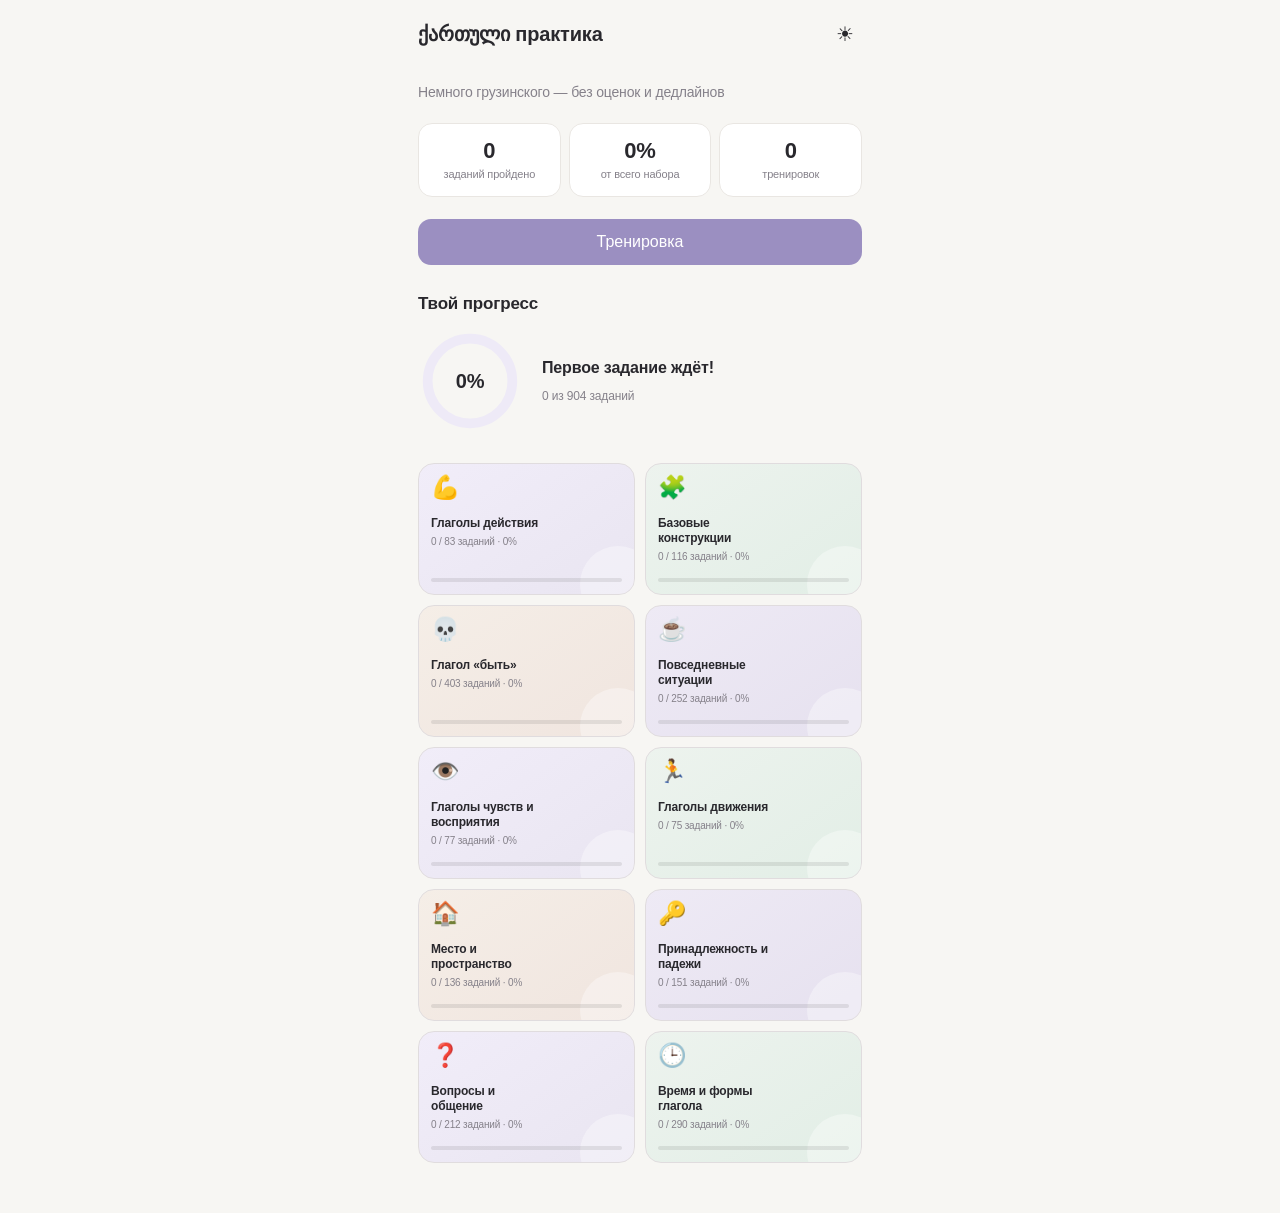
==== index.html @ c4bcba7f "Clean before deploy" ====
<!doctype html>
<html lang="ru" data-version="dev">
<head>
  <meta charset="utf-8">
  <meta name="viewport" content="width=device-width,initial-scale=1,viewport-fit=cover">
  <meta name="theme-color" content="#f7f6f3">
  <title>ქართული — практика</title>
  <link rel="stylesheet" href="style.css">
</head>
<body>
  <main class="app" id="app" aria-live="polite"></main>
  <script src="app.js"></script>
</body>
</html>
---- style.css ----
:root {
  --bg: #f7f6f3;
  --card: #fff;
  --text: #29282d;
  --muted: #85818a;
  --line: #e9e6e2;
  --accent: #9b8fc1;
  --accent-strong: #8778b3;
  --accent2: #eeeaf7;
  --good: #769b80;
  --bad: #b78383;
  --soft: #f0efed;
  --shadow: 0 6px 24px rgba(48, 42, 58, .055);
}

body.dark {
  --bg: #18191c;
  --card: #222327;
  --text: #eeeef0;
  --muted: #9d9ca3;
  --line: #323338;
  --accent: #aaa0ca;
  --accent-strong: #bbb0dc;
  --accent2: #302d3b;
  --good: #8eaf97;
  --bad: #c39393;
  --soft: #292a2f;
  --shadow: none;
}

* { box-sizing: border-box; }
html { background: var(--bg); }
body {
  margin: 0;
  min-width: 320px;
  background: var(--bg);
  color: var(--text);
  font-family: -apple-system, BlinkMacSystemFont, "Segoe UI", Roboto, "Noto Sans Georgian", "Noto Sans", sans-serif;
  font-weight: 400;
  letter-spacing: -.01em;
}
button, input, textarea { font: inherit; }
button { cursor: pointer; -webkit-tap-highlight-color: transparent; }
button:disabled { cursor: default; opacity: .45; }
.app {
  width: min(100%, 480px);
  min-height: 100dvh;
  margin: auto;
  padding: 0 18px 42px;
}
.exercise-screen { padding-bottom: 142px; }
.fade-in { animation: fade-in .24s ease both; }
.slide-in { animation: slide-in .27s cubic-bezier(.2,.8,.2,1) both; }
@keyframes fade-in { from { opacity: .35; } to { opacity: 1; } }
@keyframes slide-in { from { opacity: .7; transform: translateX(16px); } to { opacity: 1; transform: none; } }
@media (prefers-reduced-motion: reduce) {
  *, *::before, *::after { animation-duration: .01ms !important; transition-duration: .01ms !important; }
}

header {
  height: 68px;
  display: flex;
  align-items: center;
  justify-content: space-between;
  gap: 10px;
}
.logo { font-size: 20px; font-weight: 600; }
.header-title { flex: 1; font-weight: 600; font-size: 16px; }
.icon-button, .back-button {
  border: 0;
  background: transparent;
  color: var(--text);
  padding: 8px;
  display: grid;
  place-items: center;
}
.icon-button { font-size: 20px; }
.back-button { padding-left: 0; font-size: 24px; }
.icon { width: 20px; height: 20px; fill: none; stroke: currentColor; stroke-width: 1.8; stroke-linecap: round; stroke-linejoin: round; }

h1 { margin: 10px 0 7px; font-size: 26px; line-height: 1.2; letter-spacing: -.03em; }
h2 { margin: 28px 0 11px; font-size: 17px; line-height: 1.25; }
p { line-height: 1.5; }
.lead, .muted { color: var(--muted); font-size: 14px; }
.small { color: var(--muted); font-size: 12px; }
.section-label { margin: 24px 0 5px; font-size: 14px; font-weight: 600; }
.section-help { color: var(--muted); font-size: 12px; margin-bottom: 10px; }

.card {
  background: var(--card);
  border: 1px solid var(--line);
  border-radius: 17px;
  padding: 16px;
  margin: 11px 0;
  box-shadow: var(--shadow);
}
.card-button { width: 100%; color: inherit; text-align: left; }
.card-button:active, .primary:active, .secondary:active, .step-button:active { transform: scale(.992); }
.paused-card { border-color: color-mix(in srgb, var(--accent) 45%, var(--line)); background: color-mix(in srgb, var(--accent2) 45%, var(--card)); }
.paused-title { font-weight: 600; margin-bottom: 5px; }
.progress-line { display: flex; align-items: center; gap: 10px; margin-top: 12px; }
.progress-track { height: 4px; flex: 1; overflow: hidden; border-radius: 99px; background: var(--line); }
.progress-track i { display: block; height: 100%; border-radius: inherit; background: var(--accent); transition: width .25s ease; }
.progress-number { min-width: 39px; text-align: right; color: var(--muted); font-size: 12px; }

.progress-overview { display: flex; gap: 8px; margin: 20px 0 10px; }
.progress-widget { padding: 0; border: 0; background: transparent; box-shadow: none; }
.progress-widget .progress-overview { min-height: 112px; margin: 0; align-items: center; gap: 20px; }
.progress-ring { width: 104px; height: 104px; position: relative; display: grid; place-items: center; flex: none; }
.progress-ring svg { position: absolute; inset: 0; transform: rotate(-90deg); }
.progress-ring circle { fill: none; stroke-width: 8; }
.progress-ring .ring-track { stroke: var(--accent2); }
.progress-ring .ring-fill { stroke: var(--accent); stroke-linecap: round; stroke-dasharray: 220; transition: stroke-dashoffset .35s ease; }
.progress-ring b { font-size: 20px; }
.progress-copy { flex: 1; }
.progress-copy strong { display: block; margin-bottom: 7px; font-size: 16px; line-height: 1.35; }
.progress-copy span { color: var(--muted); font-size: 12px; line-height: 1.4; }
.progress-islands {
  display: grid;
  grid-template-columns: repeat(2, minmax(0, 1fr));
  gap: 10px;
  margin: 24px 0 0;
  padding: 2px 0 8px;
}
.progress-island {
  position: relative;
  min-width: 0;
  min-height: 132px;
  display: flex;
  flex-direction: column;
  align-items: flex-start;
  padding: 12px;
  overflow: hidden;
  border: 1px solid color-mix(in srgb, var(--accent) 12%, var(--line));
  border-radius: 16px;
  background: linear-gradient(145deg, #f1edf9, #e9e5f1);
}
.progress-island:nth-child(4n + 2) { background: linear-gradient(145deg, #edf3ee, #e2eee6); }
.progress-island:nth-child(4n + 3) { background: linear-gradient(145deg, #f5eee7, #f0e5df); }
.progress-island:nth-child(4n + 4) { background: linear-gradient(145deg, #eeeaf5, #e6e1ef); }

.progress-island::after {
  content: "";
  position: absolute;
  right: -22px;
  bottom: -28px;
  width: 76px;
  height: 76px;
  border-radius: 50%;
  background: rgba(255, 255, 255, .34);
}
.progress-island-icon { position: relative; z-index: 1; color: var(--accent-strong); font-size: 23px; line-height: 1; }
.progress-island strong { position: relative; z-index: 1; max-width: 112px; margin-top: 17px; font-size: 12px; line-height: 1.25; }
.progress-island small { position: relative; z-index: 1; margin-top: 5px; color: var(--muted); font-size: 10px; line-height: 1.25; }
.progress-island-track { position: relative; z-index: 1; width: 100%; height: 4px; margin-top: auto; overflow: hidden; border-radius: 99px; background: rgba(41, 40, 45, .1); }
.progress-island-track b { display: block; height: 100%; border-radius: inherit; background: var(--accent); transition: width .25s ease; }

.stat { flex: 1; padding: 14px 8px; text-align: center; background: var(--card); border: 1px solid var(--line); border-radius: 14px; }
.stat b { display: block; font-size: 22px; font-weight: 600; }
.stat small { display: block; margin-top: 4px; color: var(--muted); font-size: 11px; line-height: 1.25; }
.cta { border-color: color-mix(in srgb, var(--accent) 55%, var(--line)); background: var(--accent2); }
.cta strong { display: block; font-size: 14px; line-height: 1.4; }
.cta p { margin: 7px 0 0; color: var(--muted); font-size: 13px; }

.primary, .secondary {
  width: 100%;
  border-radius: 13px;
  padding: 14px;
  border: 0;
  margin-top: 12px;
  transition: transform .16s ease, background .16s ease;
}
.primary { background: var(--accent); color: #fff; }
.primary:hover { background: var(--accent-strong); }
.secondary { background: var(--soft); color: var(--text); }
.text-button { border: 0; background: transparent; color: var(--accent-strong); padding: 9px 0; }

.topic-cloud { display: flex; flex-wrap: wrap; gap: 7px; margin: 9px 0 26px; }
.topic-chip {
  display: inline-flex;
  align-items: center;
  gap: 6px;
  min-height: 36px;
  padding: 7px 10px;
  border: 1px solid var(--line);
  border-radius: 11px;
  background: var(--card);
  color: var(--text);
  font-size: 13px;
  transition: .18s ease;
}
.topic-chip.selected { border-color: var(--accent); background: var(--accent2); color: var(--accent-strong); }
.topic-chip .check { display: none; }
.topic-chip.selected .check { display: inline; }
.quantity-panel { padding: 12px; border: 1px solid color-mix(in srgb, var(--accent) 18%, var(--line)); border-radius: 17px; background: var(--accent2); }
.stepper { display: grid; grid-template-columns: 46px 1fr 46px; align-items: center; }
.step-button { width: 46px; height: 46px; border: 0; border-radius: 50%; background: var(--card); color: var(--text); box-shadow: 0 1px 4px rgba(40, 35, 50, .05); font-size: 23px; transition: transform .16s ease; }
.step-value { text-align: center; font-size: 30px; font-weight: 550; }
.presets { display: grid; grid-template-columns: repeat(4, 1fr); gap: 7px; margin-top: 11px; }
.preset { border: 0; border-radius: 9px; padding: 8px 4px; background: color-mix(in srgb, var(--card) 58%, transparent); color: var(--muted); font-size: 12px; }
.preset.selected { color: var(--accent-strong); background: var(--card); box-shadow: 0 1px 4px rgba(40, 35, 50, .05); }

.training-top { display: flex; align-items: center; gap: 10px; margin-top: 3px; }
.training-top span { color: var(--muted); font-size: 13px; white-space: nowrap; }
.exercise-topic { margin-top: 24px; color: var(--muted); font-size: 12px; }
.task-instruction { margin-top: 13px; color: var(--muted); font-size: 14px; line-height: 1.4; }
.question { margin: 12px 0 20px; font-size: 25px; line-height: 1.36; }
.field-label { display: block; margin: 16px 0 7px; color: var(--muted); font-size: 13px; }
textarea {
  display: block;
  width: 100%;
  min-height: 104px;
  resize: vertical;
  padding: 13px;
  border: 1px solid var(--line);
  border-radius: 13px;
  outline: none;
  background: var(--card);
  color: var(--text);
  font-size: 16px;
  line-height: 1.5;
  transition: border-color .18s ease, box-shadow .18s ease;
}
textarea:focus { border-color: var(--accent); box-shadow: 0 0 0 3px color-mix(in srgb, var(--accent) 14%, transparent); }
.autosave-note { margin-top: 7px; color: var(--muted); font-size: 11px; }
.answer-panel { margin-top: 15px; padding: 14px; border: 1px solid transparent; border-radius: 13px; background: var(--accent2); animation: answer-in .28s cubic-bezier(.2,.8,.2,1) both; }
.answer-panel.answer-correct { border-color: color-mix(in srgb, var(--good) 38%, var(--line)); background: color-mix(in srgb, var(--good) 14%, var(--card)); animation: answer-in .28s cubic-bezier(.2,.8,.2,1) both, answer-correct .7s ease-out .1s both; }
.answer-panel.answer-incorrect { border-color: color-mix(in srgb, var(--bad) 38%, var(--line)); background: color-mix(in srgb, var(--bad) 12%, var(--card)); animation: answer-in .28s cubic-bezier(.2,.8,.2,1) both, answer-incorrect .7s ease-out .1s both; }
@keyframes answer-in { from { opacity: 0; transform: translateY(8px); } to { opacity: 1; transform: none; } }
@keyframes answer-correct { 0% { box-shadow: 0 0 0 0 color-mix(in srgb, var(--good) 0%, transparent); } 45% { box-shadow: 0 0 0 5px color-mix(in srgb, var(--good) 15%, transparent); } 100% { box-shadow: 0 0 0 0 color-mix(in srgb, var(--good) 0%, transparent); } }
@keyframes answer-incorrect { 0% { box-shadow: 0 0 0 0 color-mix(in srgb, var(--bad) 0%, transparent); } 45% { box-shadow: 0 0 0 5px color-mix(in srgb, var(--bad) 13%, transparent); } 100% { box-shadow: 0 0 0 0 color-mix(in srgb, var(--bad) 0%, transparent); } }
.answer-label { margin-bottom: 7px; color: var(--muted); font-size: 11px; }
.answer { font-family: "Noto Sans Georgian", sans-serif; font-size: 19px; line-height: 1.5; }
.answer + .answer { margin-top: 9px; padding-top: 9px; border-top: 1px solid color-mix(in srgb, var(--accent) 20%, transparent); }
.exercise-actions {
  position: fixed;
  z-index: 10;
  left: 50%;
  bottom: 0;
  width: min(480px, 100%);
  display: grid;
  gap: 8px;
  padding: 10px 18px calc(10px + env(safe-area-inset-bottom));
  transform: translateX(-50%);
  border-top: 1px solid var(--line);
  background: color-mix(in srgb, var(--bg) 94%, transparent);
  backdrop-filter: blur(12px);
}
.exercise-actions .primary { margin-top: 0; }
.result-button { min-height: 52px; padding: 9px; border: 1px solid var(--line); border-radius: 13px; background: var(--card); color: var(--text); font-size: 13px; line-height: 1.25; }
.exercise-actions .result-button { width: 100%; }
.result-button.good { border-color: color-mix(in srgb, var(--good) 50%, var(--line)); }
.result-button.needs { border-color: color-mix(in srgb, var(--bad) 50%, var(--line)); }
.result-button:hover { background: var(--soft); }

.completion { padding-top: 34px; text-align: center; }
.big-check { width: 78px; height: 78px; display: grid; place-items: center; margin: 20px auto; border-radius: 50%; background: var(--accent2); color: var(--accent); font-size: 38px; }
.completion h1 { margin-top: 0; }
.completion .stats { text-align: center; }
.error { margin-top: 30px; padding: 18px; border: 1px solid color-mix(in srgb, var(--bad) 45%, var(--line)); border-radius: 15px; background: color-mix(in srgb, var(--bad) 8%, var(--card)); }
.empty { padding: 50px 20px; text-align: center; color: var(--muted); }
.loading-screen { min-height: 100dvh; display: flex; flex-direction: column; align-items: center; justify-content: center; color: var(--muted); text-align: center; }
.georgian-loader { display: flex; gap: 2px; min-height: 64px; align-items: center; color: var(--accent); font-family: "Noto Sans Georgian", sans-serif; font-size: 38px; font-weight: 600; letter-spacing: -.08em; }
.georgian-loader span { display: inline-block; animation: georgian-letter 1.5s cubic-bezier(.45,0,.35,1) infinite; }
.georgian-loader span:nth-child(2) { animation-delay: .08s; }
.georgian-loader span:nth-child(3) { animation-delay: .16s; }
.georgian-loader span:nth-child(4) { animation-delay: .24s; }
.georgian-loader span:nth-child(5) { animation-delay: .32s; }
.georgian-loader span:nth-child(6) { animation-delay: .40s; }
.georgian-loader span:nth-child(7) { animation-delay: .48s; }
@keyframes georgian-letter { 0%, 100% { opacity: .34; transform: translateY(5px) scale(.94); color: var(--muted); } 35% { opacity: 1; transform: translateY(-5px) scale(1.06); color: var(--accent); } 62% { opacity: .76; transform: translateY(0) scale(1); } }
.loading-title { margin-top: 16px; color: var(--text); font-size: 15px; font-weight: 600; }
.loading-subtitle { margin-top: 5px; color: var(--muted); font-size: 12px; }
.loading-track { width: 128px; height: 3px; margin-top: 22px; overflow: hidden; border-radius: 99px; background: var(--accent2); }
.loading-track i { display: block; width: 42%; height: 100%; border-radius: inherit; background: var(--accent); animation: loading-track 1.25s ease-in-out infinite; }
@keyframes loading-track { 0% { transform: translateX(-120%); } 50%, 70% { transform: translateX(150%); } 100% { transform: translateX(280%); } }

@media (max-width: 360px) {
  .app { padding-left: 14px; padding-right: 14px; }
  h1 { font-size: 24px; }
  .question { font-size: 23px; }
}
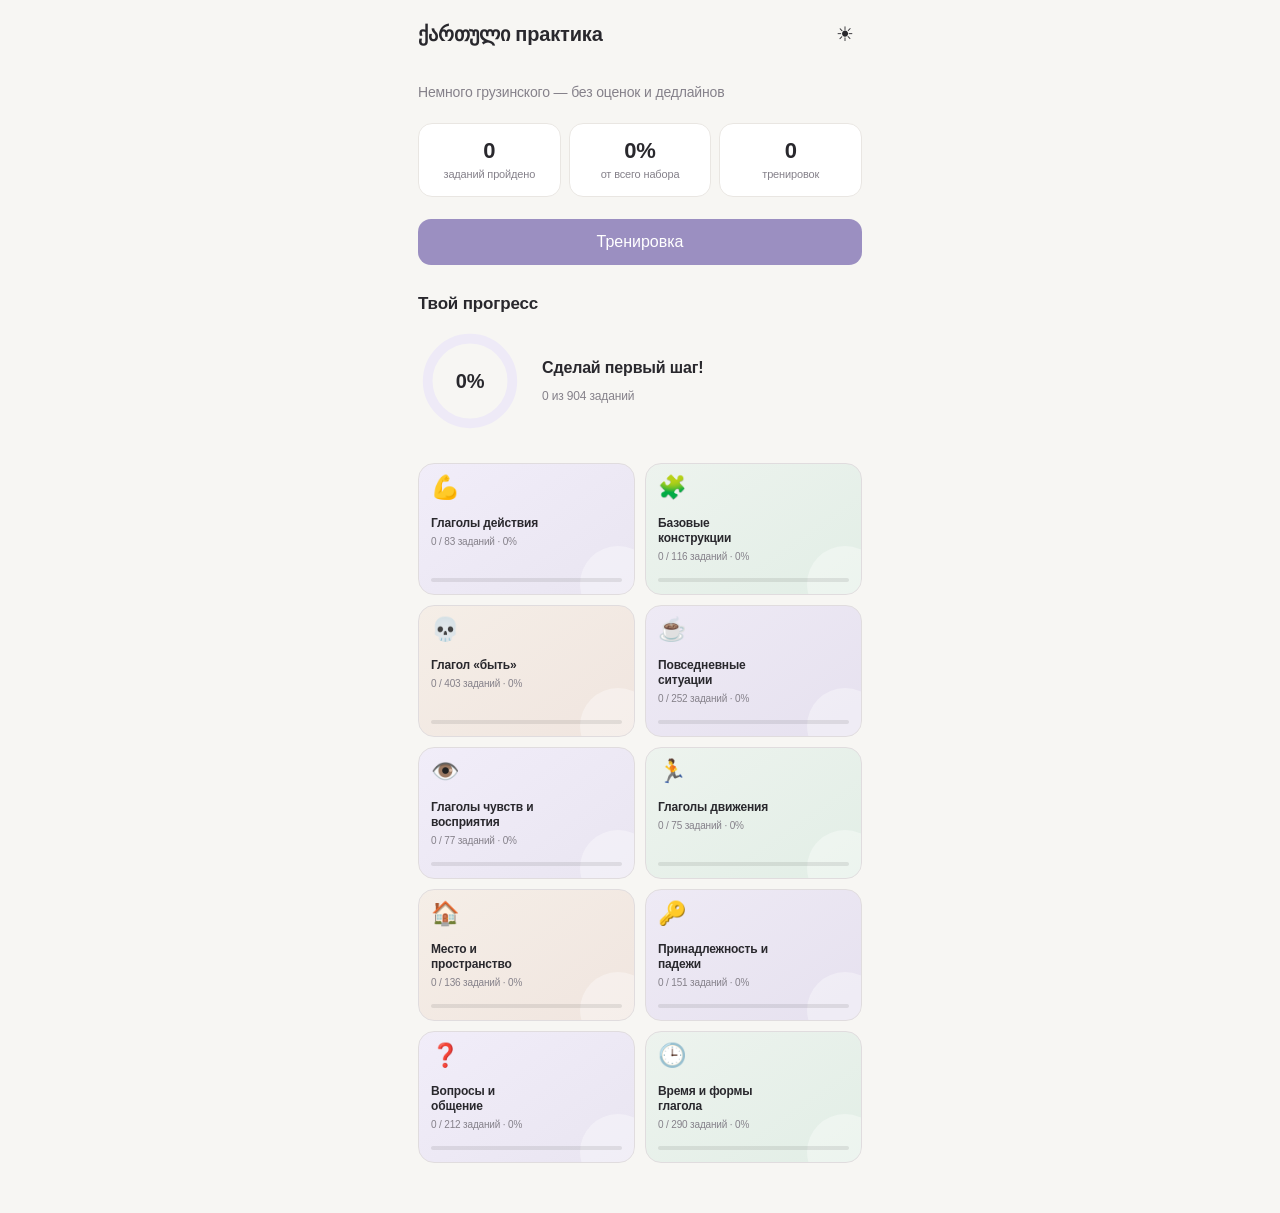
==== commit e8f488de: "Add non-caching for static" ====
--- a/index.html
+++ b/index.html
@@ -1,14 +1,14 @@
 <!doctype html>
-<html lang="ru" data-version="dev">
+<html lang="ru" data-version="asset-hash">
 <head>
   <meta charset="utf-8">
   <meta name="viewport" content="width=device-width,initial-scale=1,viewport-fit=cover">
   <meta name="theme-color" content="#f7f6f3">
   <title>ქართული — практика</title>
-  <link rel="stylesheet" href="style.css">
+  <link rel="stylesheet" href="style.04146bbd.css">
 </head>
 <body>
   <main class="app" id="app" aria-live="polite"></main>
-  <script src="app.js"></script>
+  <script src="app.6b173b82.js"></script>
 </body>
 </html>
--- a/style.04146bbd.css
+++ b/style.04146bbd.css
@@ -0,0 +1,287 @@
+:root {
+  --bg: #f7f6f3;
+  --card: #fff;
+  --text: #29282d;
+  --muted: #85818a;
+  --line: #e9e6e2;
+  --accent: #9b8fc1;
+  --accent-strong: #8778b3;
+  --accent2: #eeeaf7;
+  --good: #769b80;
+  --bad: #b78383;
+  --soft: #f0efed;
+  --shadow: 0 6px 24px rgba(48, 42, 58, .055);
+}
+
+body.dark {
+  --bg: #18191c;
+  --card: #222327;
+  --text: #eeeef0;
+  --muted: #9d9ca3;
+  --line: #323338;
+  --accent: #aaa0ca;
+  --accent-strong: #bbb0dc;
+  --accent2: #302d3b;
+  --good: #8eaf97;
+  --bad: #c39393;
+  --soft: #292a2f;
+  --shadow: none;
+}
+
+* { box-sizing: border-box; }
+html { background: var(--bg); }
+body {
+  margin: 0;
+  min-width: 320px;
+  background: var(--bg);
+  color: var(--text);
+  font-family: -apple-system, BlinkMacSystemFont, "Segoe UI", Roboto, "Noto Sans Georgian", "Noto Sans", sans-serif;
+  font-weight: 400;
+  letter-spacing: -.01em;
+}
+button, input, textarea { font: inherit; }
+button { cursor: pointer; -webkit-tap-highlight-color: transparent; }
+button:disabled { cursor: default; opacity: .45; }
+.app {
+  width: min(100%, 480px);
+  min-height: 100dvh;
+  margin: auto;
+  padding: 0 18px 42px;
+}
+.exercise-screen { padding-bottom: 142px; }
+.fade-in { animation: fade-in .24s ease both; }
+.slide-in { animation: slide-in .27s cubic-bezier(.2,.8,.2,1) both; }
+@keyframes fade-in { from { opacity: .35; } to { opacity: 1; } }
+@keyframes slide-in { from { opacity: .7; transform: translateX(16px); } to { opacity: 1; transform: none; } }
+@media (prefers-reduced-motion: reduce) {
+  *, *::before, *::after { animation-duration: .01ms !important; transition-duration: .01ms !important; }
+}
+
+header {
+  height: 68px;
+  display: flex;
+  align-items: center;
+  justify-content: space-between;
+  gap: 10px;
+}
+.logo { font-size: 20px; font-weight: 600; }
+.header-title { flex: 1; font-weight: 600; font-size: 16px; }
+.icon-button, .back-button {
+  border: 0;
+  background: transparent;
+  color: var(--text);
+  padding: 8px;
+  display: grid;
+  place-items: center;
+}
+.icon-button { font-size: 20px; }
+.back-button { padding-left: 0; font-size: 24px; }
+.icon { width: 20px; height: 20px; fill: none; stroke: currentColor; stroke-width: 1.8; stroke-linecap: round; stroke-linejoin: round; }
+
+h1 { margin: 10px 0 7px; font-size: 26px; line-height: 1.2; letter-spacing: -.03em; }
+h2 { margin: 28px 0 11px; font-size: 17px; line-height: 1.25; }
+p { line-height: 1.5; }
+.lead, .muted { color: var(--muted); font-size: 14px; }
+.small { color: var(--muted); font-size: 12px; }
+.section-label { margin: 24px 0 5px; font-size: 14px; font-weight: 600; }
+.section-help { color: var(--muted); font-size: 12px; margin-bottom: 10px; }
+
+.card {
+  background: var(--card);
+  border: 1px solid var(--line);
+  border-radius: 17px;
+  padding: 16px;
+  margin: 11px 0;
+  box-shadow: var(--shadow);
+}
+.card-button { width: 100%; color: inherit; text-align: left; }
+.card-button:active, .primary:active, .secondary:active, .step-button:active { transform: scale(.992); }
+.paused-card { border-color: color-mix(in srgb, var(--accent) 45%, var(--line)); background: color-mix(in srgb, var(--accent2) 45%, var(--card)); }
+.paused-title { font-weight: 600; margin-bottom: 5px; }
+.progress-line { display: flex; align-items: center; gap: 10px; margin-top: 12px; }
+.progress-track { height: 4px; flex: 1; overflow: hidden; border-radius: 99px; background: var(--line); }
+.progress-track i { display: block; height: 100%; border-radius: inherit; background: var(--accent); transition: width .25s ease; }
+.progress-number { min-width: 39px; text-align: right; color: var(--muted); font-size: 12px; }
+
+.progress-overview { display: flex; gap: 8px; margin: 20px 0 10px; }
+.progress-widget { padding: 0; border: 0; background: transparent; box-shadow: none; }
+.progress-widget .progress-overview { min-height: 112px; margin: 0; align-items: center; gap: 20px; }
+.progress-ring { width: 104px; height: 104px; position: relative; display: grid; place-items: center; flex: none; }
+.progress-ring svg { position: absolute; inset: 0; transform: rotate(-90deg); }
+.progress-ring circle { fill: none; stroke-width: 8; }
+.progress-ring .ring-track { stroke: var(--accent2); }
+.progress-ring .ring-fill { stroke: var(--accent); stroke-linecap: round; stroke-dasharray: 220; transition: stroke-dashoffset .35s ease; }
+.progress-ring b { font-size: 20px; }
+.progress-copy { flex: 1; }
+.progress-copy strong { display: block; margin-bottom: 7px; font-size: 16px; line-height: 1.35; }
+.progress-copy span { color: var(--muted); font-size: 12px; line-height: 1.4; }
+.progress-islands {
+  display: grid;
+  grid-template-columns: repeat(2, minmax(0, 1fr));
+  gap: 10px;
+  margin: 24px 0 0;
+  padding: 2px 0 8px;
+}
+.progress-island {
+  position: relative;
+  min-width: 0;
+  min-height: 132px;
+  display: flex;
+  flex-direction: column;
+  align-items: flex-start;
+  padding: 12px;
+  overflow: hidden;
+  border: 1px solid color-mix(in srgb, var(--accent) 12%, var(--line));
+  border-radius: 16px;
+  background: linear-gradient(145deg, #f1edf9, #e9e5f1);
+}
+.progress-island:nth-child(4n + 2) { background: linear-gradient(145deg, #edf3ee, #e2eee6); }
+.progress-island:nth-child(4n + 3) { background: linear-gradient(145deg, #f5eee7, #f0e5df); }
+.progress-island:nth-child(4n + 4) { background: linear-gradient(145deg, #eeeaf5, #e6e1ef); }
+body.dark .progress-island { border-color: #3a3b42; background: #2a2b31; }
+body.dark .progress-island:nth-child(4n + 2) { background: #29312e; }
+body.dark .progress-island:nth-child(4n + 3) { background: #332d2d; }
+body.dark .progress-island:nth-child(4n + 4) { background: #302d38; }
+
+.progress-island::after {
+  content: "";
+  position: absolute;
+  right: -22px;
+  bottom: -28px;
+  width: 76px;
+  height: 76px;
+  border-radius: 50%;
+  background: rgba(255, 255, 255, .34);
+}
+body.dark .progress-island::after { background: rgba(255, 255, 255, .045); }
+.progress-island-icon { position: relative; z-index: 1; color: var(--accent-strong); font-size: 23px; line-height: 1; }
+.progress-island strong { position: relative; z-index: 1; max-width: 112px; margin-top: 17px; font-size: 12px; line-height: 1.25; }
+.progress-island small { position: relative; z-index: 1; margin-top: 5px; color: var(--muted); font-size: 10px; line-height: 1.25; }
+.progress-island-track { position: relative; z-index: 1; width: 100%; height: 4px; margin-top: auto; overflow: hidden; border-radius: 99px; background: rgba(41, 40, 45, .1); }
+.progress-island-track b { display: block; height: 100%; border-radius: inherit; background: var(--accent); transition: width .25s ease; }
+
+.stat { flex: 1; padding: 14px 8px; text-align: center; background: var(--card); border: 1px solid var(--line); border-radius: 14px; }
+.stat b { display: block; font-size: 22px; font-weight: 600; }
+.stat small { display: block; margin-top: 4px; color: var(--muted); font-size: 11px; line-height: 1.25; }
+.cta { border-color: color-mix(in srgb, var(--accent) 55%, var(--line)); background: var(--accent2); }
+.cta strong { display: block; font-size: 14px; line-height: 1.4; }
+.cta p { margin: 7px 0 0; color: var(--muted); font-size: 13px; }
+
+.primary, .secondary {
+  width: 100%;
+  border-radius: 13px;
+  padding: 14px;
+  border: 0;
+  margin-top: 12px;
+  transition: transform .16s ease, background .16s ease;
+}
+.primary { background: var(--accent); color: #fff; }
+.primary:hover { background: var(--accent-strong); }
+.secondary { background: var(--soft); color: var(--text); }
+.text-button { border: 0; background: transparent; color: var(--accent-strong); padding: 9px 0; }
+
+.topic-cloud { display: flex; flex-wrap: wrap; gap: 7px; margin: 9px 0 26px; }
+.topic-chip {
+  display: inline-flex;
+  align-items: center;
+  gap: 6px;
+  min-height: 36px;
+  padding: 7px 10px;
+  border: 1px solid var(--line);
+  border-radius: 11px;
+  background: var(--card);
+  color: var(--text);
+  font-size: 13px;
+  transition: .18s ease;
+}
+.topic-chip.selected { border-color: var(--accent); background: var(--accent2); color: var(--accent-strong); }
+.topic-chip .check { display: none; }
+.topic-chip.selected .check { display: inline; }
+.quantity-panel { padding: 12px; border: 1px solid color-mix(in srgb, var(--accent) 18%, var(--line)); border-radius: 17px; background: var(--accent2); }
+.stepper { display: grid; grid-template-columns: 46px 1fr 46px; align-items: center; }
+.step-button { width: 46px; height: 46px; border: 0; border-radius: 50%; background: var(--card); color: var(--text); box-shadow: 0 1px 4px rgba(40, 35, 50, .05); font-size: 23px; transition: transform .16s ease; }
+.step-value { text-align: center; font-size: 30px; font-weight: 550; }
+.presets { display: grid; grid-template-columns: repeat(4, 1fr); gap: 7px; margin-top: 11px; }
+.preset { border: 0; border-radius: 9px; padding: 8px 4px; background: color-mix(in srgb, var(--card) 58%, transparent); color: var(--muted); font-size: 12px; }
+.preset.selected { color: var(--accent-strong); background: var(--card); box-shadow: 0 1px 4px rgba(40, 35, 50, .05); }
+
+.training-top { display: flex; align-items: center; gap: 10px; margin-top: 3px; }
+.training-top span { color: var(--muted); font-size: 13px; white-space: nowrap; }
+.exercise-topic { margin-top: 24px; color: var(--muted); font-size: 12px; }
+.task-instruction { margin-top: 13px; color: var(--muted); font-size: 14px; line-height: 1.4; }
+.question { margin: 12px 0 20px; font-size: 25px; line-height: 1.36; }
+.field-label { display: block; margin: 16px 0 7px; color: var(--muted); font-size: 13px; }
+textarea {
+  display: block;
+  width: 100%;
+  min-height: 104px;
+  resize: vertical;
+  padding: 13px;
+  border: 1px solid var(--line);
+  border-radius: 13px;
+  outline: none;
+  background: var(--card);
+  color: var(--text);
+  font-size: 16px;
+  line-height: 1.5;
+  transition: border-color .18s ease, box-shadow .18s ease;
+}
+textarea:focus { border-color: var(--accent); box-shadow: 0 0 0 3px color-mix(in srgb, var(--accent) 14%, transparent); }
+.autosave-note { margin-top: 7px; color: var(--muted); font-size: 11px; }
+.answer-panel { margin-top: 15px; padding: 14px; border: 1px solid transparent; border-radius: 13px; background: var(--accent2); animation: answer-in .28s cubic-bezier(.2,.8,.2,1) both; }
+.answer-panel.answer-correct { border-color: color-mix(in srgb, var(--good) 38%, var(--line)); background: color-mix(in srgb, var(--good) 14%, var(--card)); animation: answer-in .28s cubic-bezier(.2,.8,.2,1) both, answer-correct .7s ease-out .1s both; }
+.answer-panel.answer-incorrect { border-color: color-mix(in srgb, var(--bad) 38%, var(--line)); background: color-mix(in srgb, var(--bad) 12%, var(--card)); animation: answer-in .28s cubic-bezier(.2,.8,.2,1) both, answer-incorrect .7s ease-out .1s both; }
+@keyframes answer-in { from { opacity: 0; transform: translateY(8px); } to { opacity: 1; transform: none; } }
+@keyframes answer-correct { 0% { box-shadow: 0 0 0 0 color-mix(in srgb, var(--good) 0%, transparent); } 45% { box-shadow: 0 0 0 5px color-mix(in srgb, var(--good) 15%, transparent); } 100% { box-shadow: 0 0 0 0 color-mix(in srgb, var(--good) 0%, transparent); } }
+@keyframes answer-incorrect { 0% { box-shadow: 0 0 0 0 color-mix(in srgb, var(--bad) 0%, transparent); } 45% { box-shadow: 0 0 0 5px color-mix(in srgb, var(--bad) 13%, transparent); } 100% { box-shadow: 0 0 0 0 color-mix(in srgb, var(--bad) 0%, transparent); } }
+.answer-label { margin-bottom: 7px; color: var(--muted); font-size: 11px; }
+.answer { font-family: "Noto Sans Georgian", sans-serif; font-size: 19px; line-height: 1.5; }
+.answer + .answer { margin-top: 9px; padding-top: 9px; border-top: 1px solid color-mix(in srgb, var(--accent) 20%, transparent); }
+.exercise-actions {
+  position: fixed;
+  z-index: 10;
+  left: 50%;
+  bottom: 0;
+  width: min(480px, 100%);
+  display: grid;
+  gap: 8px;
+  padding: 10px 18px calc(10px + env(safe-area-inset-bottom));
+  transform: translateX(-50%);
+  border-top: 1px solid var(--line);
+  background: color-mix(in srgb, var(--bg) 94%, transparent);
+  backdrop-filter: blur(12px);
+}
+.exercise-actions .primary { margin-top: 0; }
+.result-button { min-height: 52px; padding: 9px; border: 1px solid var(--line); border-radius: 13px; background: var(--card); color: var(--text); font-size: 13px; line-height: 1.25; }
+.exercise-actions .result-button { width: 100%; }
+.result-button.good { border-color: color-mix(in srgb, var(--good) 50%, var(--line)); }
+.result-button.needs { border-color: color-mix(in srgb, var(--bad) 50%, var(--line)); }
+.result-button:hover { background: var(--soft); }
+
+.completion { padding-top: 34px; text-align: center; }
+.big-check { width: 78px; height: 78px; display: grid; place-items: center; margin: 20px auto; border-radius: 50%; background: var(--accent2); color: var(--accent); font-size: 38px; }
+.completion h1 { margin-top: 0; }
+.completion .stats { text-align: center; }
+.error { margin-top: 30px; padding: 18px; border: 1px solid color-mix(in srgb, var(--bad) 45%, var(--line)); border-radius: 15px; background: color-mix(in srgb, var(--bad) 8%, var(--card)); }
+.empty { padding: 50px 20px; text-align: center; color: var(--muted); }
+.loading-screen { min-height: 100dvh; display: flex; flex-direction: column; align-items: center; justify-content: center; color: var(--muted); text-align: center; }
+.georgian-loader { display: flex; gap: 2px; min-height: 64px; align-items: center; color: var(--accent); font-family: "Noto Sans Georgian", sans-serif; font-size: 38px; font-weight: 600; letter-spacing: -.08em; }
+.georgian-loader span { display: inline-block; animation: georgian-letter 1.5s cubic-bezier(.45,0,.35,1) infinite; }
+.georgian-loader span:nth-child(2) { animation-delay: .08s; }
+.georgian-loader span:nth-child(3) { animation-delay: .16s; }
+.georgian-loader span:nth-child(4) { animation-delay: .24s; }
+.georgian-loader span:nth-child(5) { animation-delay: .32s; }
+.georgian-loader span:nth-child(6) { animation-delay: .40s; }
+.georgian-loader span:nth-child(7) { animation-delay: .48s; }
+@keyframes georgian-letter { 0%, 100% { opacity: .34; transform: translateY(5px) scale(.94); color: var(--muted); } 35% { opacity: 1; transform: translateY(-5px) scale(1.06); color: var(--accent); } 62% { opacity: .76; transform: translateY(0) scale(1); } }
+.loading-title { margin-top: 16px; color: var(--text); font-size: 15px; font-weight: 600; }
+.loading-subtitle { margin-top: 5px; color: var(--muted); font-size: 12px; }
+.loading-track { width: 128px; height: 3px; margin-top: 22px; overflow: hidden; border-radius: 99px; background: var(--accent2); }
+.loading-track i { display: block; width: 42%; height: 100%; border-radius: inherit; background: var(--accent); animation: loading-track 1.25s ease-in-out infinite; }
+@keyframes loading-track { 0% { transform: translateX(-120%); } 50%, 70% { transform: translateX(150%); } 100% { transform: translateX(280%); } }
+
+@media (max-width: 360px) {
+  .app { padding-left: 14px; padding-right: 14px; }
+  h1 { font-size: 24px; }
+  .question { font-size: 23px; }
+}
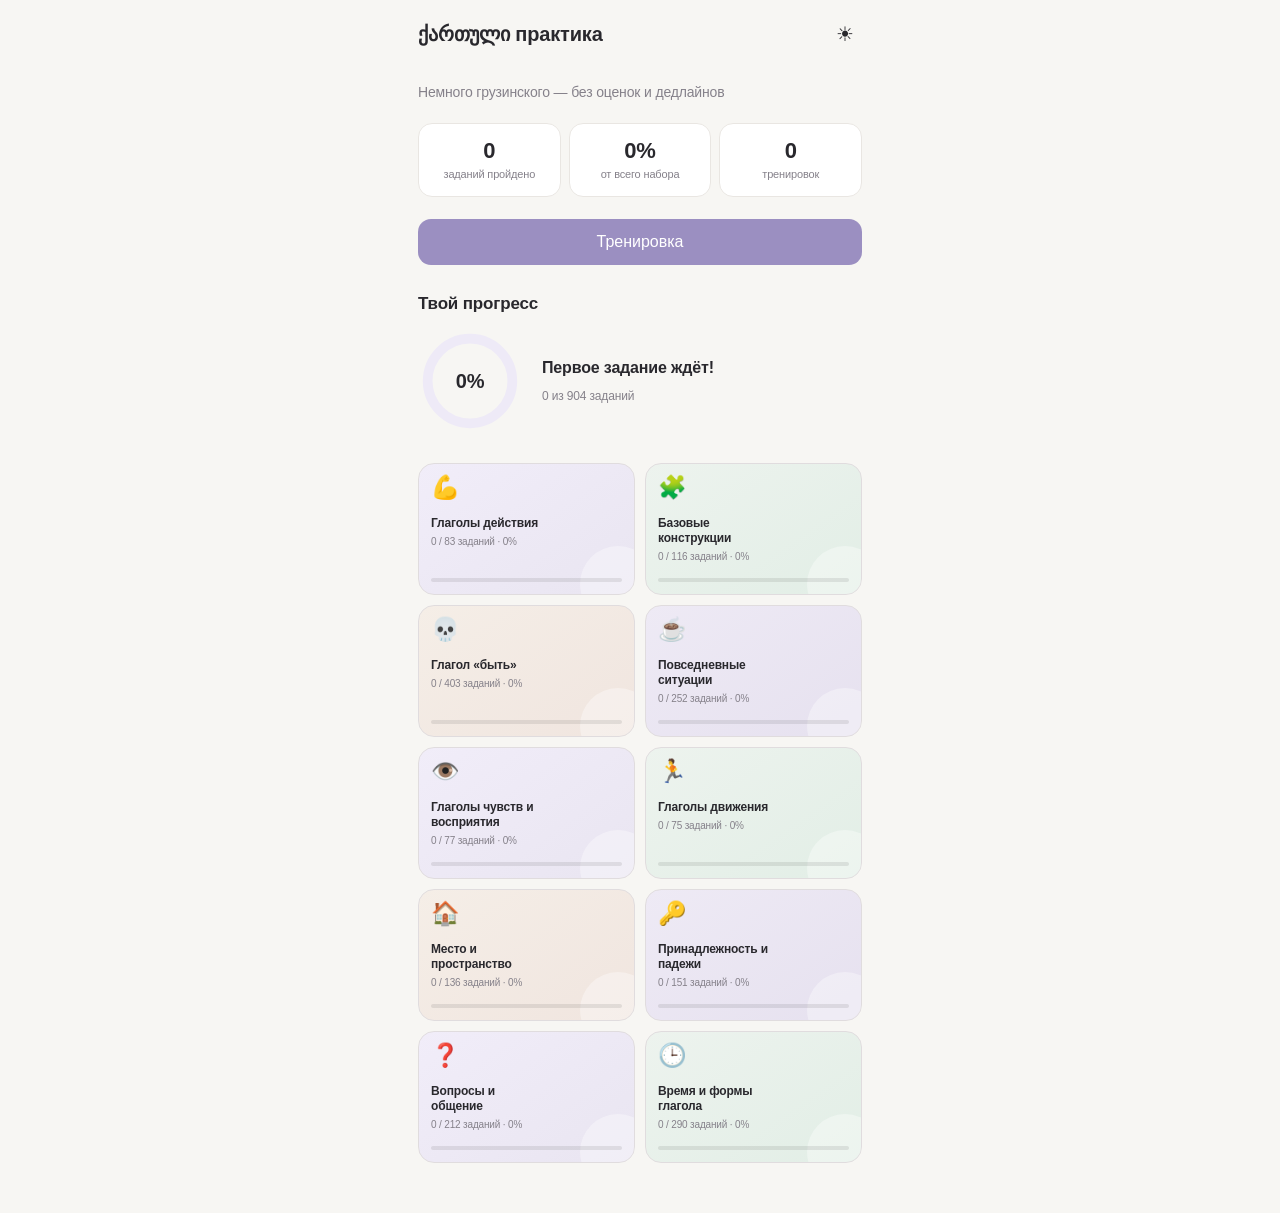
==== commit b0e61182: "Added difficulty" ====
--- a/index.html
+++ b/index.html
@@ -1,6 +1,19 @@
 <!doctype html>
 <html lang="ru" data-version="asset-hash">
 <head>
+  <!-- Yandex.Metrika counter -->
+  <script type="text/javascript">
+      (function(m,e,t,r,i,k,a){
+          m[i]=m[i]||function(){(m[i].a=m[i].a||[]).push(arguments)};
+          m[i].l=1*new Date();
+          for (var j = 0; j < document.scripts.length; j++) {if (document.scripts[j].src === r) { return; }}
+          k=e.createElement(t),a=e.getElementsByTagName(t)[0],k.async=1,k.src=r,a.parentNode.insertBefore(k,a)
+      })(window, document,"script","https://mc.yandex.ru/metrika/tag.js?id=112838302", "ym");
+
+      ym(112838302, "init", {ssr:true, webvisor:true, clickmap:true, ecommerce:"dataLayer", referrer: document.referrer, url: location.href, accurateTrackBounce:true, trackLinks:true});
+  </script>
+  <noscript><div><img src="https://mc.yandex.ru/watch/112838302" style="position:absolute; left:-9999px;" alt="" /></div></noscript>
+  <!-- /Yandex.Metrika counter -->
   <meta charset="utf-8">
   <meta name="viewport" content="width=device-width,initial-scale=1,viewport-fit=cover">
   <meta name="theme-color" content="#f7f6f3">
--- a/style.04146bbd.css
+++ b/style.04146bbd.css
@@ -204,6 +204,18 @@
 .presets { display: grid; grid-template-columns: repeat(4, 1fr); gap: 7px; margin-top: 11px; }
 .preset { border: 0; border-radius: 9px; padding: 8px 4px; background: color-mix(in srgb, var(--card) 58%, transparent); color: var(--muted); font-size: 12px; }
 .preset.selected { color: var(--accent-strong); background: var(--card); box-shadow: 0 1px 4px rgba(40, 35, 50, .05); }
+.difficulty-panel { padding: 14px 14px 11px; border: 1px solid color-mix(in srgb, var(--accent) 18%, var(--line)); border-radius: 17px; background: var(--accent2); }
+.difficulty-heading { display: grid; grid-template-columns: 1fr auto 1fr; align-items: center; gap: 8px; color: var(--muted); font-size: 12px; }
+.difficulty-heading strong { color: var(--accent-strong); font-size: 12px; font-weight: 600; text-align: center; }
+.difficulty-heading span:last-child { text-align: right; }
+.difficulty-slider { display: block; width: 100%; height: 24px; margin: 9px 0 1px; appearance: none; background: transparent; cursor: grab; }
+.difficulty-slider:active { cursor: grabbing; }
+.difficulty-slider::-webkit-slider-runnable-track { height: 4px; border-radius: 99px; background: color-mix(in srgb, var(--accent) 28%, var(--line)); }
+.difficulty-slider::-webkit-slider-thumb { width: 20px; height: 20px; margin-top: -8px; appearance: none; border: 3px solid var(--card); border-radius: 50%; background: var(--accent-strong); box-shadow: 0 1px 5px rgba(40, 35, 50, .2); }
+.difficulty-slider::-moz-range-track { height: 4px; border-radius: 99px; background: color-mix(in srgb, var(--accent) 28%, var(--line)); }
+.difficulty-slider::-moz-range-thumb { width: 14px; height: 14px; border: 3px solid var(--card); border-radius: 50%; background: var(--accent-strong); box-shadow: 0 1px 5px rgba(40, 35, 50, .2); }
+.difficulty-steps { display: grid; grid-template-columns: repeat(4, 1fr); gap: 0; padding: 0 7px; }
+.difficulty-steps i { width: 4px; height: 4px; margin: auto; border-radius: 50%; background: color-mix(in srgb, var(--accent) 45%, var(--line)); }
 
 .training-top { display: flex; align-items: center; gap: 10px; margin-top: 3px; }
 .training-top span { color: var(--muted); font-size: 13px; white-space: nowrap; }
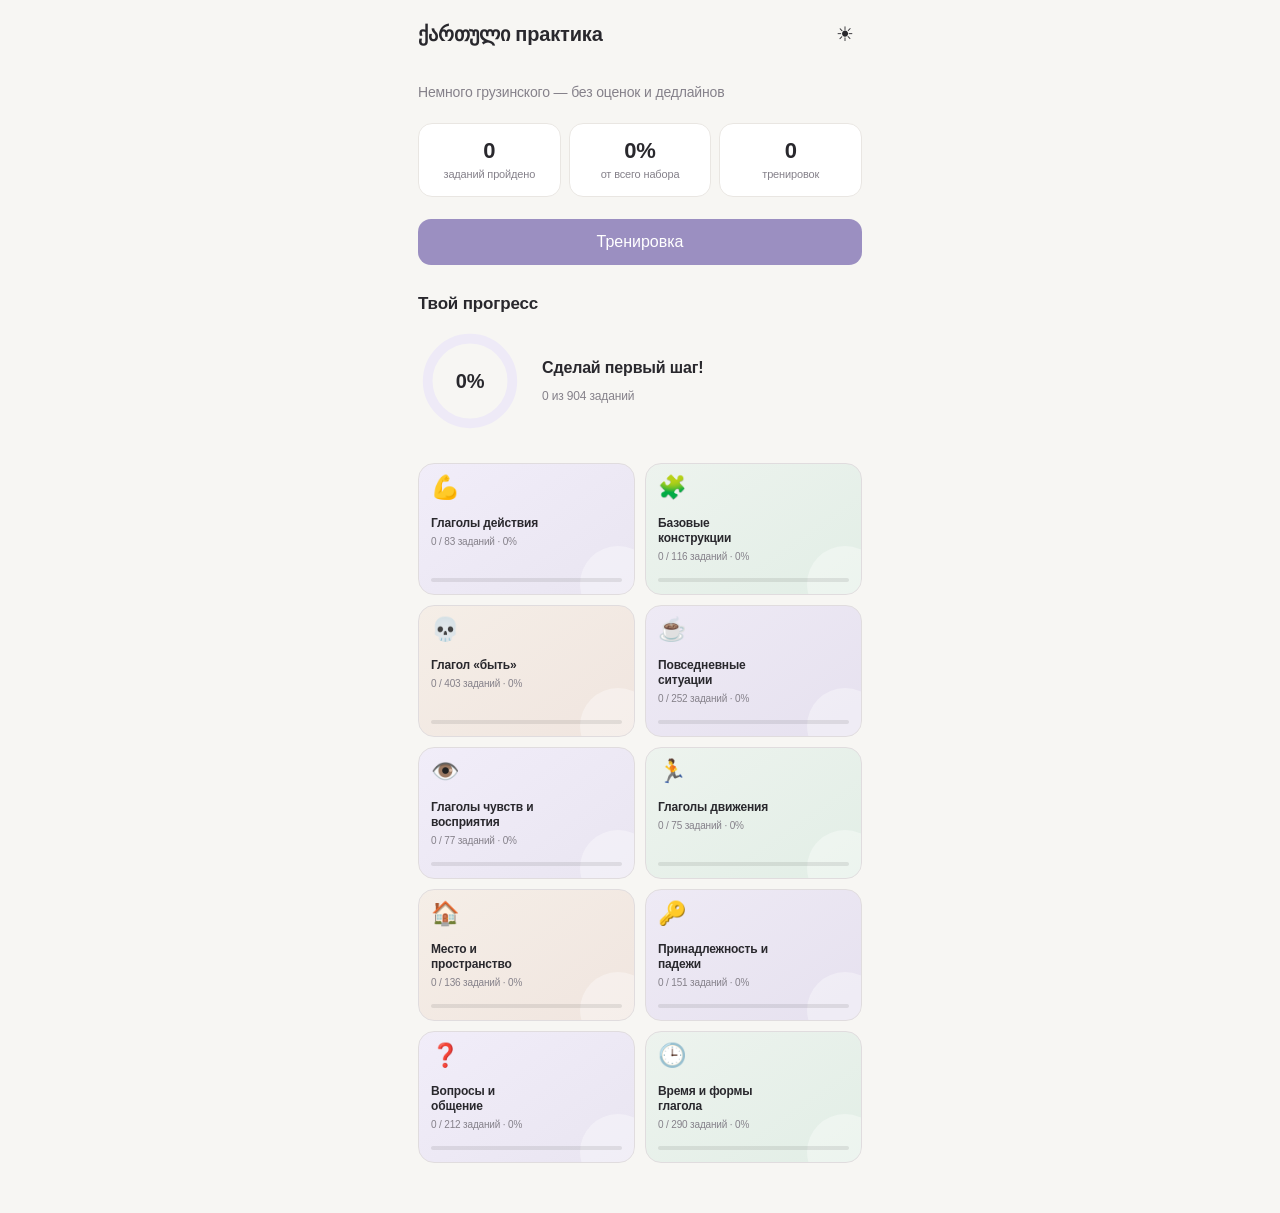
==== commit 7de8130d: "Difficulty styling" ====
--- a/index.html
+++ b/index.html
@@ -17,6 +17,8 @@
   <meta charset="utf-8">
   <meta name="viewport" content="width=device-width,initial-scale=1,viewport-fit=cover">
   <meta name="theme-color" content="#f7f6f3">
+  <link rel="icon" type="image/svg+xml" href="favicon.svg">
+  <link rel="apple-touch-icon" href="favicon.svg">
   <title>ქართული — практика</title>
   <link rel="stylesheet" href="style.04146bbd.css">
 </head>
--- a/style.04146bbd.css
+++ b/style.04146bbd.css
@@ -210,12 +210,11 @@
 .difficulty-heading span:last-child { text-align: right; }
 .difficulty-slider { display: block; width: 100%; height: 24px; margin: 9px 0 1px; appearance: none; background: transparent; cursor: grab; }
 .difficulty-slider:active { cursor: grabbing; }
-.difficulty-slider::-webkit-slider-runnable-track { height: 4px; border-radius: 99px; background: color-mix(in srgb, var(--accent) 28%, var(--line)); }
+.difficulty-slider::-webkit-slider-runnable-track { height: 4px; border-radius: 99px; background: linear-gradient(to right, var(--accent-strong) 0 var(--difficulty-progress), color-mix(in srgb, var(--accent) 28%, var(--line)) var(--difficulty-progress) 100%); }
 .difficulty-slider::-webkit-slider-thumb { width: 20px; height: 20px; margin-top: -8px; appearance: none; border: 3px solid var(--card); border-radius: 50%; background: var(--accent-strong); box-shadow: 0 1px 5px rgba(40, 35, 50, .2); }
 .difficulty-slider::-moz-range-track { height: 4px; border-radius: 99px; background: color-mix(in srgb, var(--accent) 28%, var(--line)); }
+.difficulty-slider::-moz-range-progress { height: 4px; border-radius: 99px; background: var(--accent-strong); }
 .difficulty-slider::-moz-range-thumb { width: 14px; height: 14px; border: 3px solid var(--card); border-radius: 50%; background: var(--accent-strong); box-shadow: 0 1px 5px rgba(40, 35, 50, .2); }
-.difficulty-steps { display: grid; grid-template-columns: repeat(4, 1fr); gap: 0; padding: 0 7px; }
-.difficulty-steps i { width: 4px; height: 4px; margin: auto; border-radius: 50%; background: color-mix(in srgb, var(--accent) 45%, var(--line)); }
 
 .training-top { display: flex; align-items: center; gap: 10px; margin-top: 3px; }
 .training-top span { color: var(--muted); font-size: 13px; white-space: nowrap; }
